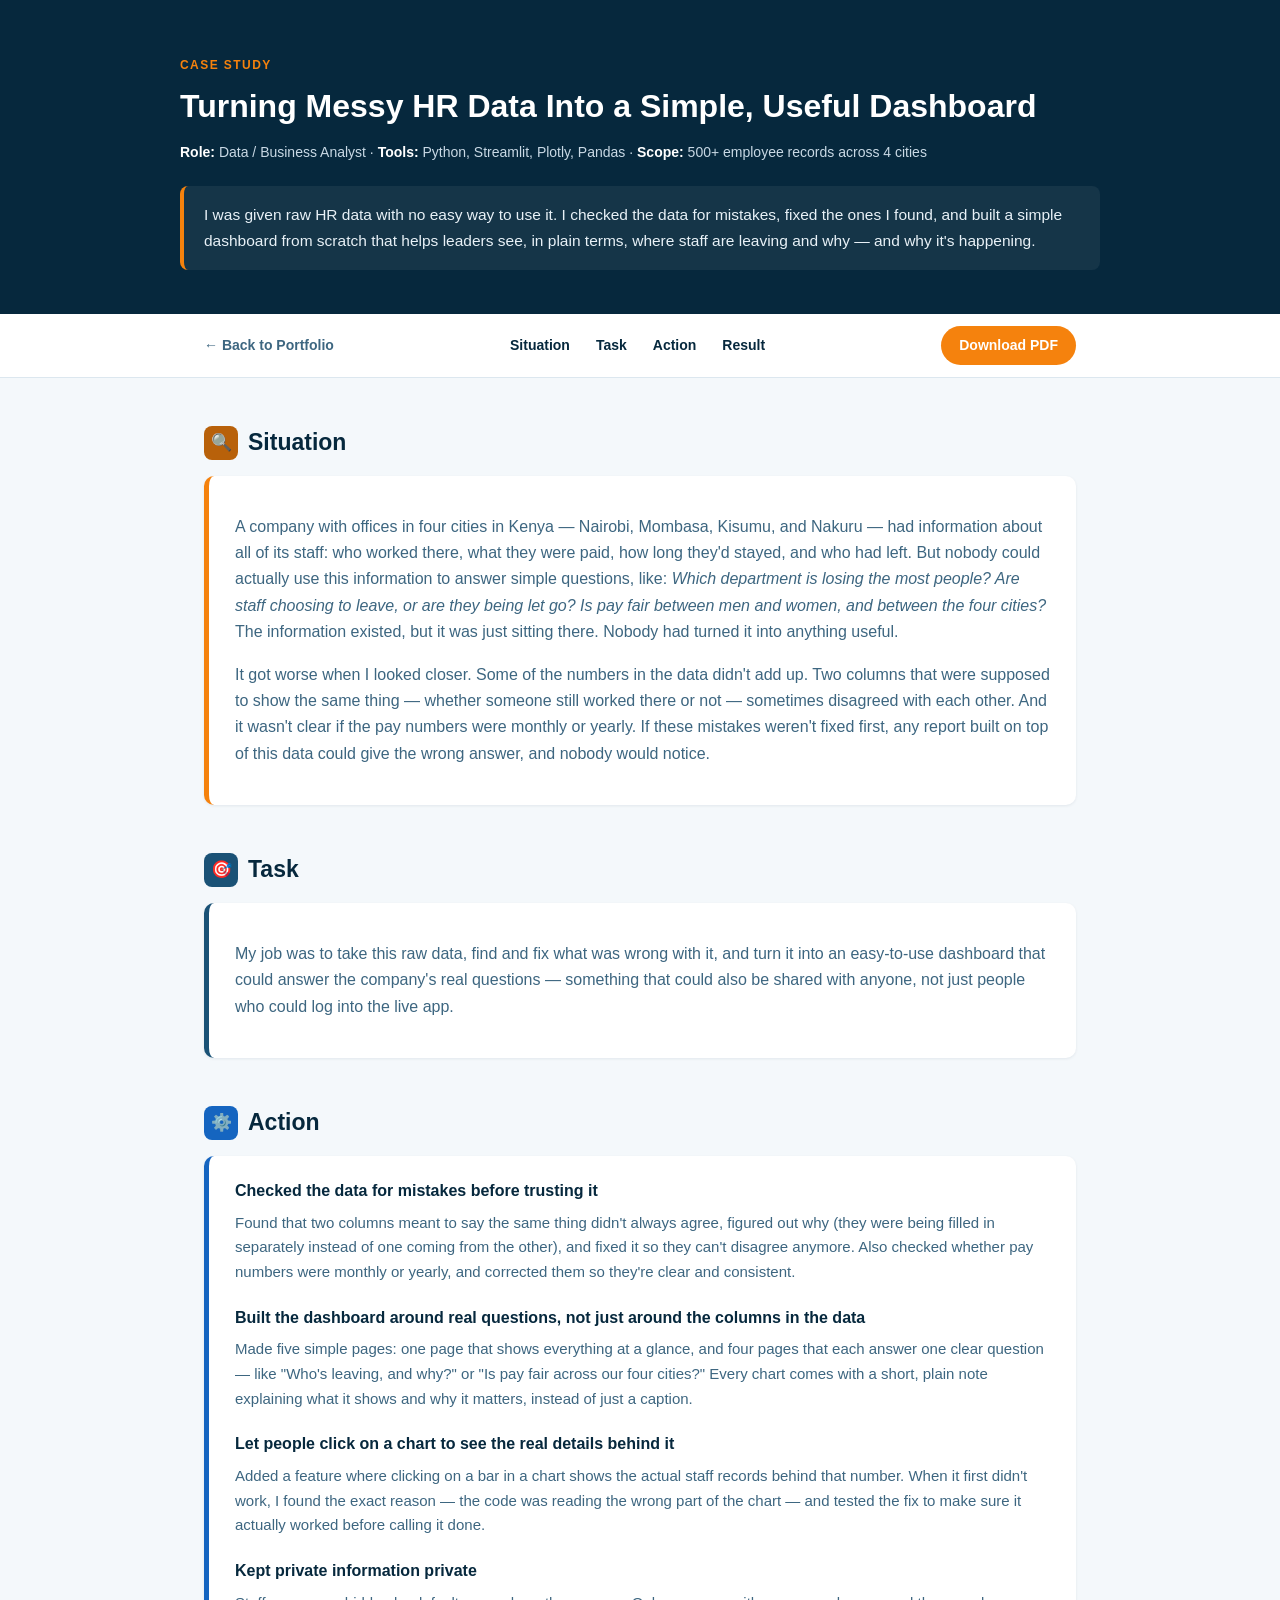
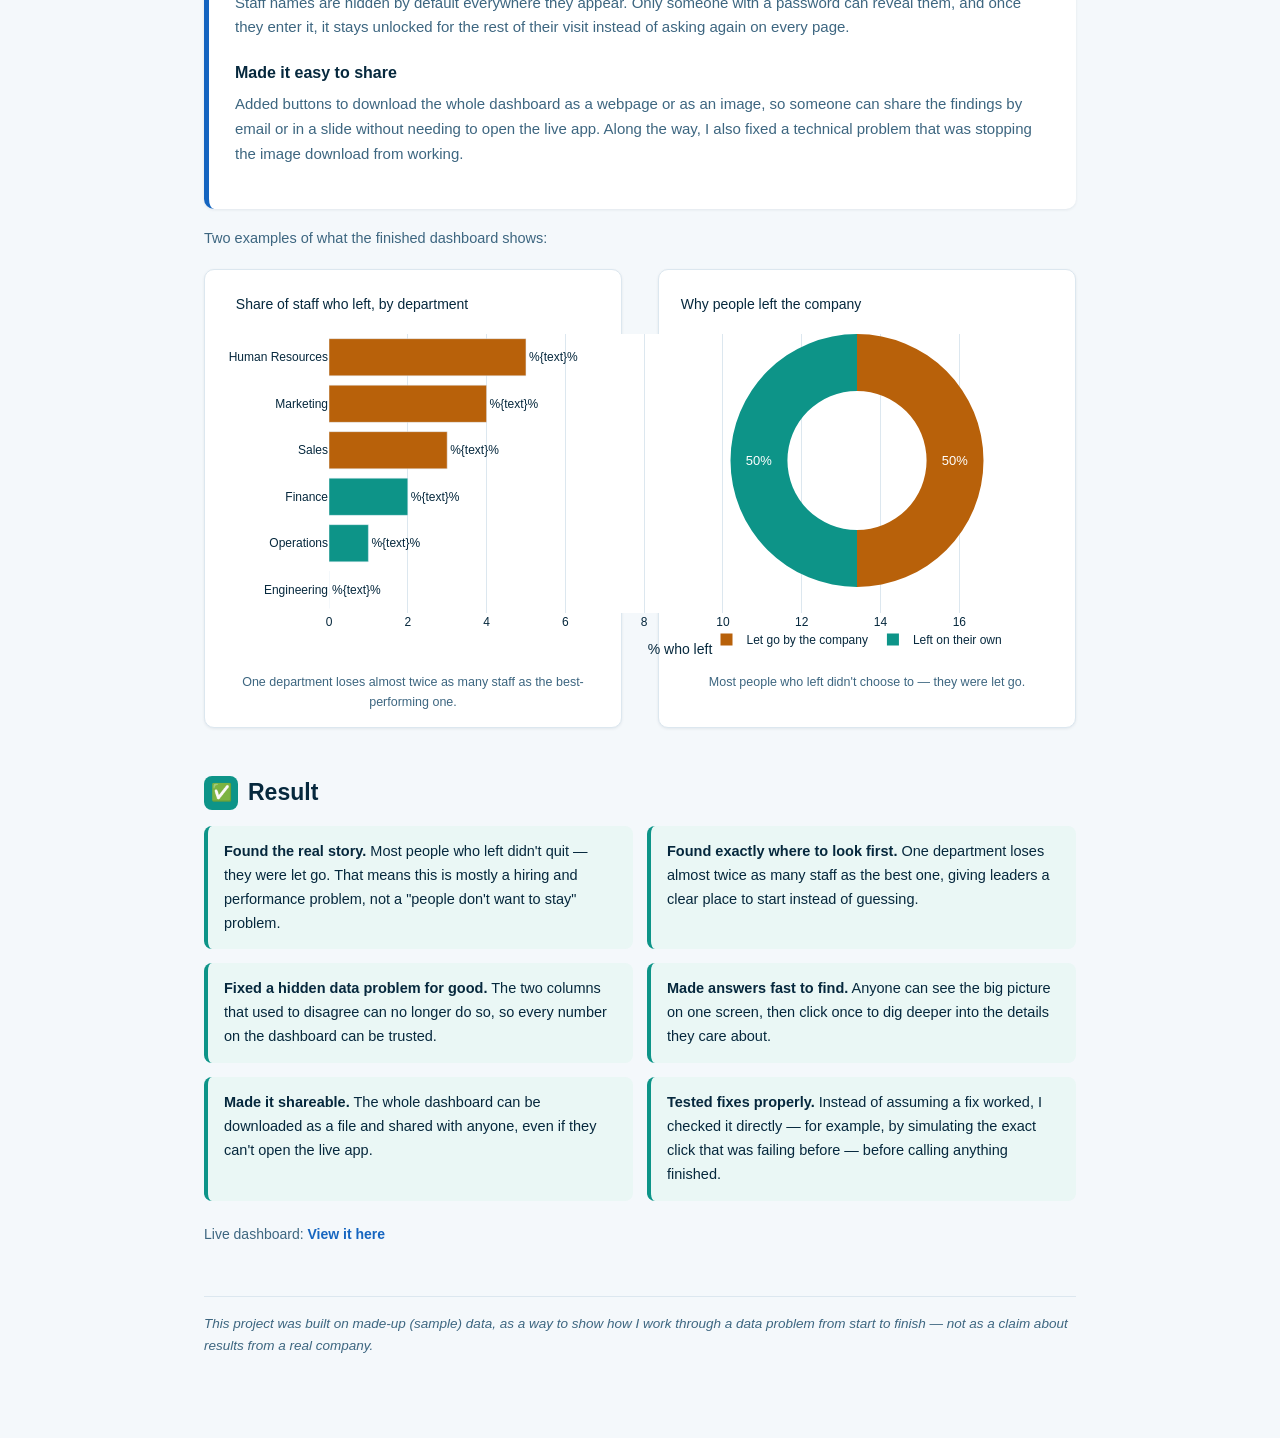
==== templates/case_study_hrm.html @ 05635552 "case_study_hrm.html" ====
<!DOCTYPE html>
<html lang="en"><head>
<meta charset="UTF-8"><meta name="viewport" content="width=device-width, initial-scale=1.0">
<title>Case Study — HRM Executive Dashboard</title>
<script src="https://cdn.plot.ly/plotly-2.35.2.min.js"></script>
<style>
:root {
  --navy:#06283D; --navy-mid:#0A3D5C; --navy-light:#1A5276;
  --orange:#F5820D; --orange-dark:#B8610A; --teal:#0D9488;
  --blue:#2196F3; --blue-dark:#1565C0;
  --white:#FFFFFF; --off-white:#F4F8FB; --text-mid:#3D6680; --grid:#DCE7EF;
  --font: 'Segoe UI', Inter, Arial, sans-serif;
}
* { box-sizing: border-box; }
body { margin:0; background:var(--off-white); color:var(--text-mid); font-family:var(--font); line-height:1.65; }
.wrap { max-width: 920px; margin: 0 auto; padding: 0 24px 80px 24px; }
.hero { background: var(--navy); color: var(--off-white); padding: 56px 24px 44px 24px; }
.hero .inner { max-width: 920px; margin:0 auto; }
.kicker { font-size:12px; font-weight:700; letter-spacing:.12em; text-transform:uppercase; color:var(--orange); margin-bottom:10px; }
.hero h1 { font-size: 32px; color:#fff; margin: 0 0 14px 0; line-height:1.3; }
.hero .meta { font-size: 14px; color:#c9d9e5; margin-bottom: 22px; }
.hero .meta b { color:#fff; }
.impact-box { background: rgba(255,255,255,0.06); border-left:4px solid var(--orange); border-radius:8px; padding:16px 20px; font-size:15.5px; color:#e8f1f7; }
.nav { position: sticky; top:0; background:var(--white); border-bottom:1px solid var(--grid); z-index:10; }
.nav .inner { max-width:920px; margin:0 auto; padding:12px 24px; display:flex; align-items:center; justify-content:space-between; gap:16px; flex-wrap:wrap; }
.nav-sections { display:flex; gap:26px; flex-wrap:wrap; }
.nav a { color:var(--navy); text-decoration:none; font-weight:600; font-size:14px; }
.nav a:hover { color:var(--orange-dark); }
.nav-back { color:var(--text-mid) !important; font-weight:600; }
.nav-actions { display:flex; align-items:center; gap:14px; }
.nav-download-btn { background:var(--orange); color:#fff !important; border-radius:999px; padding:8px 18px; font-size:13px; font-weight:700; }
.nav-download-btn:hover { background:var(--orange-dark); color:#fff !important; }
@media (max-width: 560px) {
  .nav .inner { padding:10px 16px; }
  .nav-sections { gap:16px; font-size:13px; order:2; width:100%; }
  .nav-actions { order:1; width:100%; justify-content:space-between; }
}
section { margin-top: 46px; }
.section-label { display:flex; align-items:center; gap:10px; margin-bottom: 14px; }
.section-label .badge { width:34px; height:34px; border-radius:8px; display:flex; align-items:center; justify-content:center; font-size:17px; color:#fff; }
.badge.situation { background: var(--orange-dark); }
.badge.task { background: var(--navy-light); }
.badge.action { background: var(--blue-dark); }
.badge.result { background: var(--teal); }
.section-label h2 { margin:0; color:var(--navy); font-size: 23px; }
.card { background:#fff; border-radius:10px; padding:22px 26px; box-shadow:0 1px 3px rgba(6,40,61,0.08); margin-bottom:16px; }
.card.accent-orange { border-left:5px solid var(--orange); }
.card.accent-navy { border-left:5px solid var(--navy-light); }
.card.accent-blue { border-left:5px solid var(--blue-dark); }
.card.accent-teal { border-left:5px solid var(--teal); }
.action-item { margin-bottom: 20px; }
.action-item h3 { color:var(--navy); font-size:16px; margin:0 0 6px 0; }
.action-item p { margin:0; font-size:15px; }
.result-grid { display:grid; grid-template-columns: 1fr 1fr; gap:14px; }
.result-item { background:#EAF7F5; border-left:4px solid var(--teal); border-radius:8px; padding:14px 16px; font-size:14.5px; color:var(--navy); }
.chart-intro { font-size:14.5px; margin: 18px 0 4px 0; }
.chart-row { display:flex; gap:36px; margin: 18px 0 30px 0; }
.chart-box { flex: 1 1 0; min-width:0; min-height:440px; background:#fff; border-radius:10px; border:1px solid var(--grid); box-shadow:0 1px 3px rgba(6,40,61,0.08); padding:14px; }
.chart-box img { width:100%; height:auto; display:block; }
.chart-caption { font-size:12.5px; color:var(--text-mid); text-align:center; margin-top:8px; }
.closing-note { margin-top:50px; font-size:13.5px; font-style:italic; color:var(--text-mid); border-top:1px solid var(--grid); padding-top:16px; }
.footer-links { margin-top:22px; font-size:14px; }
.footer-links a { color:var(--blue-dark); font-weight:600; text-decoration:none; }
@media print {
  .nav { display:none; }
  .hero { -webkit-print-color-adjust: exact; print-color-adjust: exact; }
  .card { box-shadow:none; border:1px solid var(--grid); }
  .chart-row { page-break-inside: avoid; break-inside: avoid; }
}
@media (max-width: 640px) {
  .result-grid { grid-template-columns: 1fr; }
  .chart-row { flex-direction: column; }
  .chart-box { min-height: 360px; }
}
</style>
</head><body>

<div class="hero"><div class="inner">
  <div class="kicker">Case Study</div>
  <h1>Turning Messy HR Data Into a Simple, Useful Dashboard</h1>
  <div class="meta"><b>Role:</b> Data / Business Analyst &middot; <b>Tools:</b> Python, Streamlit, Plotly, Pandas &middot; <b>Scope:</b> 500+ employee records across 4 cities</div>
  <div class="impact-box">
    I was given raw HR data with no easy way to use it. I checked the data for mistakes, fixed
    the ones I found, and built a simple dashboard from scratch that helps leaders see, in plain
    terms, where staff are leaving and why &mdash; and why it's happening.
  </div>
</div></div>


<div class="nav"><div class="inner">
  <div class="nav-actions">
    <a href="/#case-studies" class="nav-back">&larr; Back to Portfolio</a>
  </div>
  <div class="nav-sections">
    <a href="#situation">Situation</a>
    <a href="#task">Task</a>
    <a href="#action">Action</a>
    <a href="#result">Result</a>
  </div>
  <div class="nav-actions">
    <a href="{{ url_for('static', filename='files/hrm_case_study.pdf') }}" class="nav-download-btn" download>Download PDF</a>
  </div>
</div></div>


<div class="wrap">

<section id="situation">
  <div class="section-label"><div class="badge situation">&#128269;</div><h2>Situation</h2></div>
  <div class="card accent-orange">
    <p>A company with offices in four cities in Kenya &mdash; Nairobi, Mombasa, Kisumu, and Nakuru
    &mdash; had information about all of its staff: who worked there, what they were paid, how
    long they'd stayed, and who had left. But nobody could actually use this information to answer
    simple questions, like: <i>Which department is losing the most people? Are staff choosing to
    leave, or are they being let go? Is pay fair between men and women, and between the four
    cities?</i> The information existed, but it was just sitting there. Nobody had turned it into
    anything useful.</p>
    <p style="margin-top:14px;">It got worse when I looked closer. Some of the numbers in the data
    didn't add up. Two columns that were supposed to show the same thing &mdash; whether someone
    still worked there or not &mdash; sometimes disagreed with each other. And it wasn't clear if
    the pay numbers were monthly or yearly. If these mistakes weren't fixed first, any report
    built on top of this data could give the wrong answer, and nobody would notice.</p>
  </div>
</section>

<section id="task">
  <div class="section-label"><div class="badge task">&#127919;</div><h2>Task</h2></div>
  <div class="card accent-navy">
    <p>My job was to take this raw data, find and fix what was wrong with it, and turn it into an
    easy-to-use dashboard that could answer the company's real questions &mdash; something that
    could also be shared with anyone, not just people who could log into the live app.</p>
  </div>
</section>

<section id="action">
  <div class="section-label"><div class="badge action">&#9881;&#65039;</div><h2>Action</h2></div>
  <div class="card accent-blue">

    <div class="action-item">
      <h3>Checked the data for mistakes before trusting it</h3>
      <p>Found that two columns meant to say the same thing didn't always agree, figured out why
      (they were being filled in separately instead of one coming from the other), and fixed it so
      they can't disagree anymore. Also checked whether pay numbers were monthly or yearly, and
      corrected them so they're clear and consistent.</p>
    </div>

    <div class="action-item">
      <h3>Built the dashboard around real questions, not just around the columns in the data</h3>
      <p>Made five simple pages: one page that shows everything at a glance, and four pages that
      each answer one clear question &mdash; like "Who's leaving, and why?" or "Is pay fair across
      our four cities?" Every chart comes with a short, plain note explaining what it shows and why
      it matters, instead of just a caption.</p>
    </div>

    <div class="action-item">
      <h3>Let people click on a chart to see the real details behind it</h3>
      <p>Added a feature where clicking on a bar in a chart shows the actual staff records behind
      that number. When it first didn't work, I found the exact reason &mdash; the code was reading
      the wrong part of the chart &mdash; and tested the fix to make sure it actually worked before
      calling it done.</p>
    </div>

    <div class="action-item">
      <h3>Kept private information private</h3>
      <p>Staff names are hidden by default everywhere they appear. Only someone with a password can
      reveal them, and once they enter it, it stays unlocked for the rest of their visit instead of
      asking again on every page.</p>
    </div>

    <div class="action-item">
      <h3>Made it easy to share</h3>
      <p>Added buttons to download the whole dashboard as a webpage or as an image, so someone can
      share the findings by email or in a slide without needing to open the live app. Along the
      way, I also fixed a technical problem that was stopping the image download from working.</p>
    </div>

  </div>

  <p class="chart-intro">Two examples of what the finished dashboard shows:</p>
  <div class="chart-row">
    <div class="chart-box"><div style="height:380px; width:100%;">                            <div id="99193e5a-5176-496c-abbc-733d938ca577" class="plotly-graph-div" style="height:100%; width:100%;"></div>            <script>                window.PLOTLYENV=window.PLOTLYENV || {};                                if (document.getElementById("99193e5a-5176-496c-abbc-733d938ca577")) {                    Plotly.newPlot(                        "99193e5a-5176-496c-abbc-733d938ca577",                        [{"cliponaxis":false,"marker":{"color":["#0D9488","#0D9488","#0D9488","#B8610A","#B8610A","#B8610A"]},"orientation":"h","text":{"dtype":"f8","bdata":"zczMzMzMGkBmZmZmZmYiQM3MzMzMzCNAzczMzMzMJkDNzMzMzMwoQGZmZmZmZipA"},"textposition":"outside","texttemplate":"%{text}%","x":{"dtype":"f8","bdata":"zczMzMzMGkBmZmZmZmYiQM3MzMzMzCNAzczMzMzMJkDNzMzMzMwoQGZmZmZmZipA"},"y":["Engineering","Operations","Finance","Sales","Marketing","Human Resources"],"type":"bar"}],                        {"template":{"data":{"histogram2dcontour":[{"type":"histogram2dcontour","colorbar":{"outlinewidth":0,"ticks":""},"colorscale":[[0.0,"#0d0887"],[0.1111111111111111,"#46039f"],[0.2222222222222222,"#7201a8"],[0.3333333333333333,"#9c179e"],[0.4444444444444444,"#bd3786"],[0.5555555555555556,"#d8576b"],[0.6666666666666666,"#ed7953"],[0.7777777777777778,"#fb9f3a"],[0.8888888888888888,"#fdca26"],[1.0,"#f0f921"]]}],"choropleth":[{"type":"choropleth","colorbar":{"outlinewidth":0,"ticks":""}}],"histogram2d":[{"type":"histogram2d","colorbar":{"outlinewidth":0,"ticks":""},"colorscale":[[0.0,"#0d0887"],[0.1111111111111111,"#46039f"],[0.2222222222222222,"#7201a8"],[0.3333333333333333,"#9c179e"],[0.4444444444444444,"#bd3786"],[0.5555555555555556,"#d8576b"],[0.6666666666666666,"#ed7953"],[0.7777777777777778,"#fb9f3a"],[0.8888888888888888,"#fdca26"],[1.0,"#f0f921"]]}],"heatmap":[{"type":"heatmap","colorbar":{"outlinewidth":0,"ticks":""},"colorscale":[[0.0,"#0d0887"],[0.1111111111111111,"#46039f"],[0.2222222222222222,"#7201a8"],[0.3333333333333333,"#9c179e"],[0.4444444444444444,"#bd3786"],[0.5555555555555556,"#d8576b"],[0.6666666666666666,"#ed7953"],[0.7777777777777778,"#fb9f3a"],[0.8888888888888888,"#fdca26"],[1.0,"#f0f921"]]}],"contourcarpet":[{"type":"contourcarpet","colorbar":{"outlinewidth":0,"ticks":""}}],"contour":[{"type":"contour","colorbar":{"outlinewidth":0,"ticks":""},"colorscale":[[0.0,"#0d0887"],[0.1111111111111111,"#46039f"],[0.2222222222222222,"#7201a8"],[0.3333333333333333,"#9c179e"],[0.4444444444444444,"#bd3786"],[0.5555555555555556,"#d8576b"],[0.6666666666666666,"#ed7953"],[0.7777777777777778,"#fb9f3a"],[0.8888888888888888,"#fdca26"],[1.0,"#f0f921"]]}],"surface":[{"type":"surface","colorbar":{"outlinewidth":0,"ticks":""},"colorscale":[[0.0,"#0d0887"],[0.1111111111111111,"#46039f"],[0.2222222222222222,"#7201a8"],[0.3333333333333333,"#9c179e"],[0.4444444444444444,"#bd3786"],[0.5555555555555556,"#d8576b"],[0.6666666666666666,"#ed7953"],[0.7777777777777778,"#fb9f3a"],[0.8888888888888888,"#fdca26"],[1.0,"#f0f921"]]}],"mesh3d":[{"type":"mesh3d","colorbar":{"outlinewidth":0,"ticks":""}}],"scatter":[{"fillpattern":{"fillmode":"overlay","size":10,"solidity":0.2},"type":"scatter"}],"parcoords":[{"type":"parcoords","line":{"colorbar":{"outlinewidth":0,"ticks":""}}}],"scatterpolargl":[{"type":"scatterpolargl","marker":{"colorbar":{"outlinewidth":0,"ticks":""}}}],"bar":[{"error_x":{"color":"#2a3f5f"},"error_y":{"color":"#2a3f5f"},"marker":{"line":{"color":"#E5ECF6","width":0.5},"pattern":{"fillmode":"overlay","size":10,"solidity":0.2}},"type":"bar"}],"scattergeo":[{"type":"scattergeo","marker":{"colorbar":{"outlinewidth":0,"ticks":""}}}],"scatterpolar":[{"type":"scatterpolar","marker":{"colorbar":{"outlinewidth":0,"ticks":""}}}],"histogram":[{"marker":{"pattern":{"fillmode":"overlay","size":10,"solidity":0.2}},"type":"histogram"}],"scattergl":[{"type":"scattergl","marker":{"colorbar":{"outlinewidth":0,"ticks":""}}}],"scatter3d":[{"type":"scatter3d","line":{"colorbar":{"outlinewidth":0,"ticks":""}},"marker":{"colorbar":{"outlinewidth":0,"ticks":""}}}],"scattermap":[{"type":"scattermap","marker":{"colorbar":{"outlinewidth":0,"ticks":""}}}],"scatterternary":[{"type":"scatterternary","marker":{"colorbar":{"outlinewidth":0,"ticks":""}}}],"scattercarpet":[{"type":"scattercarpet","marker":{"colorbar":{"outlinewidth":0,"ticks":""}}}],"carpet":[{"aaxis":{"endlinecolor":"#2a3f5f","gridcolor":"white","linecolor":"white","minorgridcolor":"white","startlinecolor":"#2a3f5f"},"baxis":{"endlinecolor":"#2a3f5f","gridcolor":"white","linecolor":"white","minorgridcolor":"white","startlinecolor":"#2a3f5f"},"type":"carpet"}],"table":[{"cells":{"fill":{"color":"#EBF0F8"},"line":{"color":"white"}},"header":{"fill":{"color":"#C8D4E3"},"line":{"color":"white"}},"type":"table"}],"barpolar":[{"marker":{"line":{"color":"#E5ECF6","width":0.5},"pattern":{"fillmode":"overlay","size":10,"solidity":0.2}},"type":"barpolar"}],"pie":[{"automargin":true,"type":"pie"}]},"layout":{"autotypenumbers":"strict","colorway":["#636efa","#EF553B","#00cc96","#ab63fa","#FFA15A","#19d3f3","#FF6692","#B6E880","#FF97FF","#FECB52"],"font":{"color":"#2a3f5f"},"hovermode":"closest","hoverlabel":{"align":"left"},"paper_bgcolor":"white","plot_bgcolor":"#E5ECF6","polar":{"bgcolor":"#E5ECF6","angularaxis":{"gridcolor":"white","linecolor":"white","ticks":""},"radialaxis":{"gridcolor":"white","linecolor":"white","ticks":""}},"ternary":{"bgcolor":"#E5ECF6","aaxis":{"gridcolor":"white","linecolor":"white","ticks":""},"baxis":{"gridcolor":"white","linecolor":"white","ticks":""},"caxis":{"gridcolor":"white","linecolor":"white","ticks":""}},"coloraxis":{"colorbar":{"outlinewidth":0,"ticks":""}},"colorscale":{"sequential":[[0.0,"#0d0887"],[0.1111111111111111,"#46039f"],[0.2222222222222222,"#7201a8"],[0.3333333333333333,"#9c179e"],[0.4444444444444444,"#bd3786"],[0.5555555555555556,"#d8576b"],[0.6666666666666666,"#ed7953"],[0.7777777777777778,"#fb9f3a"],[0.8888888888888888,"#fdca26"],[1.0,"#f0f921"]],"sequentialminus":[[0.0,"#0d0887"],[0.1111111111111111,"#46039f"],[0.2222222222222222,"#7201a8"],[0.3333333333333333,"#9c179e"],[0.4444444444444444,"#bd3786"],[0.5555555555555556,"#d8576b"],[0.6666666666666666,"#ed7953"],[0.7777777777777778,"#fb9f3a"],[0.8888888888888888,"#fdca26"],[1.0,"#f0f921"]],"diverging":[[0,"#8e0152"],[0.1,"#c51b7d"],[0.2,"#de77ae"],[0.3,"#f1b6da"],[0.4,"#fde0ef"],[0.5,"#f7f7f7"],[0.6,"#e6f5d0"],[0.7,"#b8e186"],[0.8,"#7fbc41"],[0.9,"#4d9221"],[1,"#276419"]]},"xaxis":{"gridcolor":"white","linecolor":"white","ticks":"","title":{"standoff":15},"zerolinecolor":"white","automargin":true,"zerolinewidth":2},"yaxis":{"gridcolor":"white","linecolor":"white","ticks":"","title":{"standoff":15},"zerolinecolor":"white","automargin":true,"zerolinewidth":2},"scene":{"xaxis":{"backgroundcolor":"#E5ECF6","gridcolor":"white","linecolor":"white","showbackground":true,"ticks":"","zerolinecolor":"white","gridwidth":2},"yaxis":{"backgroundcolor":"#E5ECF6","gridcolor":"white","linecolor":"white","showbackground":true,"ticks":"","zerolinecolor":"white","gridwidth":2},"zaxis":{"backgroundcolor":"#E5ECF6","gridcolor":"white","linecolor":"white","showbackground":true,"ticks":"","zerolinecolor":"white","gridwidth":2}},"shapedefaults":{"line":{"color":"#2a3f5f"}},"annotationdefaults":{"arrowcolor":"#2a3f5f","arrowhead":0,"arrowwidth":1},"geo":{"bgcolor":"white","landcolor":"#E5ECF6","subunitcolor":"white","showland":true,"showlakes":true,"lakecolor":"white"},"title":{"x":0.05}}},"font":{"family":"'Segoe UI', Inter, Arial, sans-serif","color":"#06283D","size":12},"margin":{"l":10,"r":30,"t":50,"b":40},"title":{"font":{"size":14,"color":"#06283D"},"text":"Share of staff who left, by department","x":0.02,"xanchor":"left"},"height":380,"plot_bgcolor":"#FFFFFF","paper_bgcolor":"rgba(0,0,0,0)","showlegend":false,"legend":{},"xaxis":{"showgrid":true,"gridcolor":"#DCE7EF","zeroline":false,"automargin":true,"title":{"text":"% who left"},"range":[0,17.82]},"yaxis":{"showgrid":false,"zeroline":false,"automargin":true}},                        {"displayModeBar": false, "responsive": true}                    )                };            </script>        </div><div class="chart-caption">One department loses almost twice as many staff as the best-performing one.</div></div>
    <div class="chart-box"><div style="height:380px; width:100%;">                            <div id="90bcff3b-0b89-4a1e-b869-0619d4a35b60" class="plotly-graph-div" style="height:100%; width:100%;"></div>            <script>                window.PLOTLYENV=window.PLOTLYENV || {};                                if (document.getElementById("90bcff3b-0b89-4a1e-b869-0619d4a35b60")) {                    Plotly.newPlot(                        "90bcff3b-0b89-4a1e-b869-0619d4a35b60",                        [{"hole":0.55,"labels":["Let go by the company","Left on their own"],"marker":{"colors":["#B8610A","#0D9488"]},"textfont":{"color":"#FFFFFF","size":13},"textinfo":"percent","values":{"dtype":"i1","bdata":"JxM="},"type":"pie"}],                        {"template":{"data":{"histogram2dcontour":[{"type":"histogram2dcontour","colorbar":{"outlinewidth":0,"ticks":""},"colorscale":[[0.0,"#0d0887"],[0.1111111111111111,"#46039f"],[0.2222222222222222,"#7201a8"],[0.3333333333333333,"#9c179e"],[0.4444444444444444,"#bd3786"],[0.5555555555555556,"#d8576b"],[0.6666666666666666,"#ed7953"],[0.7777777777777778,"#fb9f3a"],[0.8888888888888888,"#fdca26"],[1.0,"#f0f921"]]}],"choropleth":[{"type":"choropleth","colorbar":{"outlinewidth":0,"ticks":""}}],"histogram2d":[{"type":"histogram2d","colorbar":{"outlinewidth":0,"ticks":""},"colorscale":[[0.0,"#0d0887"],[0.1111111111111111,"#46039f"],[0.2222222222222222,"#7201a8"],[0.3333333333333333,"#9c179e"],[0.4444444444444444,"#bd3786"],[0.5555555555555556,"#d8576b"],[0.6666666666666666,"#ed7953"],[0.7777777777777778,"#fb9f3a"],[0.8888888888888888,"#fdca26"],[1.0,"#f0f921"]]}],"heatmap":[{"type":"heatmap","colorbar":{"outlinewidth":0,"ticks":""},"colorscale":[[0.0,"#0d0887"],[0.1111111111111111,"#46039f"],[0.2222222222222222,"#7201a8"],[0.3333333333333333,"#9c179e"],[0.4444444444444444,"#bd3786"],[0.5555555555555556,"#d8576b"],[0.6666666666666666,"#ed7953"],[0.7777777777777778,"#fb9f3a"],[0.8888888888888888,"#fdca26"],[1.0,"#f0f921"]]}],"contourcarpet":[{"type":"contourcarpet","colorbar":{"outlinewidth":0,"ticks":""}}],"contour":[{"type":"contour","colorbar":{"outlinewidth":0,"ticks":""},"colorscale":[[0.0,"#0d0887"],[0.1111111111111111,"#46039f"],[0.2222222222222222,"#7201a8"],[0.3333333333333333,"#9c179e"],[0.4444444444444444,"#bd3786"],[0.5555555555555556,"#d8576b"],[0.6666666666666666,"#ed7953"],[0.7777777777777778,"#fb9f3a"],[0.8888888888888888,"#fdca26"],[1.0,"#f0f921"]]}],"surface":[{"type":"surface","colorbar":{"outlinewidth":0,"ticks":""},"colorscale":[[0.0,"#0d0887"],[0.1111111111111111,"#46039f"],[0.2222222222222222,"#7201a8"],[0.3333333333333333,"#9c179e"],[0.4444444444444444,"#bd3786"],[0.5555555555555556,"#d8576b"],[0.6666666666666666,"#ed7953"],[0.7777777777777778,"#fb9f3a"],[0.8888888888888888,"#fdca26"],[1.0,"#f0f921"]]}],"mesh3d":[{"type":"mesh3d","colorbar":{"outlinewidth":0,"ticks":""}}],"scatter":[{"fillpattern":{"fillmode":"overlay","size":10,"solidity":0.2},"type":"scatter"}],"parcoords":[{"type":"parcoords","line":{"colorbar":{"outlinewidth":0,"ticks":""}}}],"scatterpolargl":[{"type":"scatterpolargl","marker":{"colorbar":{"outlinewidth":0,"ticks":""}}}],"bar":[{"error_x":{"color":"#2a3f5f"},"error_y":{"color":"#2a3f5f"},"marker":{"line":{"color":"#E5ECF6","width":0.5},"pattern":{"fillmode":"overlay","size":10,"solidity":0.2}},"type":"bar"}],"scattergeo":[{"type":"scattergeo","marker":{"colorbar":{"outlinewidth":0,"ticks":""}}}],"scatterpolar":[{"type":"scatterpolar","marker":{"colorbar":{"outlinewidth":0,"ticks":""}}}],"histogram":[{"marker":{"pattern":{"fillmode":"overlay","size":10,"solidity":0.2}},"type":"histogram"}],"scattergl":[{"type":"scattergl","marker":{"colorbar":{"outlinewidth":0,"ticks":""}}}],"scatter3d":[{"type":"scatter3d","line":{"colorbar":{"outlinewidth":0,"ticks":""}},"marker":{"colorbar":{"outlinewidth":0,"ticks":""}}}],"scattermap":[{"type":"scattermap","marker":{"colorbar":{"outlinewidth":0,"ticks":""}}}],"scatterternary":[{"type":"scatterternary","marker":{"colorbar":{"outlinewidth":0,"ticks":""}}}],"scattercarpet":[{"type":"scattercarpet","marker":{"colorbar":{"outlinewidth":0,"ticks":""}}}],"carpet":[{"aaxis":{"endlinecolor":"#2a3f5f","gridcolor":"white","linecolor":"white","minorgridcolor":"white","startlinecolor":"#2a3f5f"},"baxis":{"endlinecolor":"#2a3f5f","gridcolor":"white","linecolor":"white","minorgridcolor":"white","startlinecolor":"#2a3f5f"},"type":"carpet"}],"table":[{"cells":{"fill":{"color":"#EBF0F8"},"line":{"color":"white"}},"header":{"fill":{"color":"#C8D4E3"},"line":{"color":"white"}},"type":"table"}],"barpolar":[{"marker":{"line":{"color":"#E5ECF6","width":0.5},"pattern":{"fillmode":"overlay","size":10,"solidity":0.2}},"type":"barpolar"}],"pie":[{"automargin":true,"type":"pie"}]},"layout":{"autotypenumbers":"strict","colorway":["#636efa","#EF553B","#00cc96","#ab63fa","#FFA15A","#19d3f3","#FF6692","#B6E880","#FF97FF","#FECB52"],"font":{"color":"#2a3f5f"},"hovermode":"closest","hoverlabel":{"align":"left"},"paper_bgcolor":"white","plot_bgcolor":"#E5ECF6","polar":{"bgcolor":"#E5ECF6","angularaxis":{"gridcolor":"white","linecolor":"white","ticks":""},"radialaxis":{"gridcolor":"white","linecolor":"white","ticks":""}},"ternary":{"bgcolor":"#E5ECF6","aaxis":{"gridcolor":"white","linecolor":"white","ticks":""},"baxis":{"gridcolor":"white","linecolor":"white","ticks":""},"caxis":{"gridcolor":"white","linecolor":"white","ticks":""}},"coloraxis":{"colorbar":{"outlinewidth":0,"ticks":""}},"colorscale":{"sequential":[[0.0,"#0d0887"],[0.1111111111111111,"#46039f"],[0.2222222222222222,"#7201a8"],[0.3333333333333333,"#9c179e"],[0.4444444444444444,"#bd3786"],[0.5555555555555556,"#d8576b"],[0.6666666666666666,"#ed7953"],[0.7777777777777778,"#fb9f3a"],[0.8888888888888888,"#fdca26"],[1.0,"#f0f921"]],"sequentialminus":[[0.0,"#0d0887"],[0.1111111111111111,"#46039f"],[0.2222222222222222,"#7201a8"],[0.3333333333333333,"#9c179e"],[0.4444444444444444,"#bd3786"],[0.5555555555555556,"#d8576b"],[0.6666666666666666,"#ed7953"],[0.7777777777777778,"#fb9f3a"],[0.8888888888888888,"#fdca26"],[1.0,"#f0f921"]],"diverging":[[0,"#8e0152"],[0.1,"#c51b7d"],[0.2,"#de77ae"],[0.3,"#f1b6da"],[0.4,"#fde0ef"],[0.5,"#f7f7f7"],[0.6,"#e6f5d0"],[0.7,"#b8e186"],[0.8,"#7fbc41"],[0.9,"#4d9221"],[1,"#276419"]]},"xaxis":{"gridcolor":"white","linecolor":"white","ticks":"","title":{"standoff":15},"zerolinecolor":"white","automargin":true,"zerolinewidth":2},"yaxis":{"gridcolor":"white","linecolor":"white","ticks":"","title":{"standoff":15},"zerolinecolor":"white","automargin":true,"zerolinewidth":2},"scene":{"xaxis":{"backgroundcolor":"#E5ECF6","gridcolor":"white","linecolor":"white","showbackground":true,"ticks":"","zerolinecolor":"white","gridwidth":2},"yaxis":{"backgroundcolor":"#E5ECF6","gridcolor":"white","linecolor":"white","showbackground":true,"ticks":"","zerolinecolor":"white","gridwidth":2},"zaxis":{"backgroundcolor":"#E5ECF6","gridcolor":"white","linecolor":"white","showbackground":true,"ticks":"","zerolinecolor":"white","gridwidth":2}},"shapedefaults":{"line":{"color":"#2a3f5f"}},"annotationdefaults":{"arrowcolor":"#2a3f5f","arrowhead":0,"arrowwidth":1},"geo":{"bgcolor":"white","landcolor":"#E5ECF6","subunitcolor":"white","showland":true,"showlakes":true,"lakecolor":"white"},"title":{"x":0.05}}},"font":{"family":"'Segoe UI', Inter, Arial, sans-serif","color":"#06283D","size":12},"margin":{"l":10,"r":30,"t":50,"b":55},"title":{"font":{"size":14,"color":"#06283D"},"text":"Why people left the company","x":0.02,"xanchor":"left"},"legend":{"orientation":"h","y":-0.15,"x":0.5,"xanchor":"center"},"height":380,"plot_bgcolor":"#FFFFFF","paper_bgcolor":"rgba(0,0,0,0)","showlegend":true,"xaxis":{"showgrid":true,"gridcolor":"#DCE7EF","zeroline":false,"automargin":true},"yaxis":{"showgrid":false,"zeroline":false,"automargin":true}},                        {"displayModeBar": false, "responsive": true}                    )                };            </script>        </div><div class="chart-caption">Most people who left didn't choose to &mdash; they were let go.</div></div>
  </div>
</section>

<section id="result">
  <div class="section-label"><div class="badge result">&#9989;</div><h2>Result</h2></div>
  <div class="result-grid">
    <div class="result-item"><b>Found the real story.</b> Most people who left didn't quit &mdash;
    they were let go. That means this is mostly a hiring and performance problem, not a "people
    don't want to stay" problem.</div>
    <div class="result-item"><b>Found exactly where to look first.</b> One department loses almost
    twice as many staff as the best one, giving leaders a clear place to start instead of guessing.</div>
    <div class="result-item"><b>Fixed a hidden data problem for good.</b> The two columns that used
    to disagree can no longer do so, so every number on the dashboard can be trusted.</div>
    <div class="result-item"><b>Made answers fast to find.</b> Anyone can see the big picture on
    one screen, then click once to dig deeper into the details they care about.</div>
    <div class="result-item"><b>Made it shareable.</b> The whole dashboard can be downloaded as a
    file and shared with anyone, even if they can't open the live app.</div>
    <div class="result-item"><b>Tested fixes properly.</b> Instead of assuming a fix worked, I
    checked it directly &mdash; for example, by simulating the exact click that was failing before
    &mdash; before calling anything finished.</div>
  </div>

  <div class="footer-links">
    Live dashboard: <a href="https://lawrenceotieno-hrm-executive-dashboard-app-wggi3y.streamlit.app/">View it here</a>
  </div>

  <div class="closing-note">
    This project was built on made-up (sample) data, as a way to show how I work through a data
    problem from start to finish &mdash; not as a claim about results from a real company.
  </div>
</section>

</div>

</body></html>
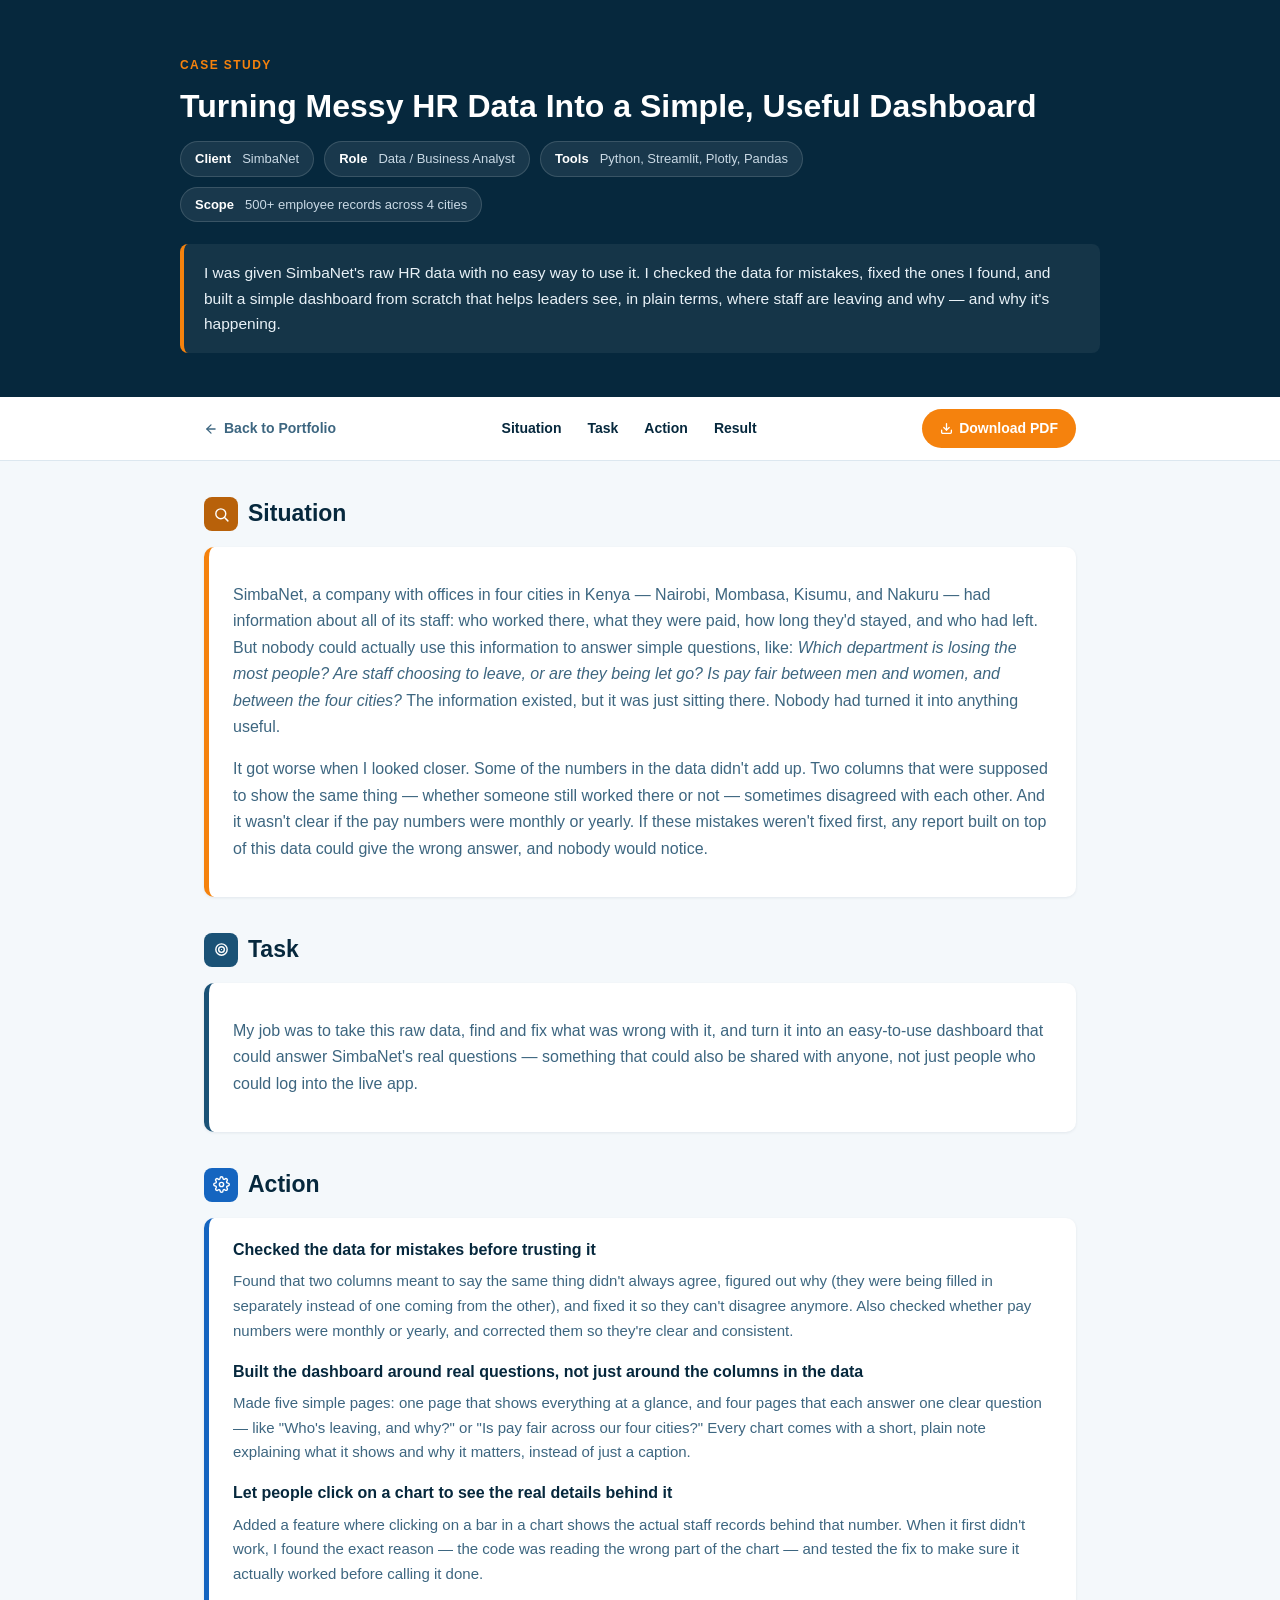
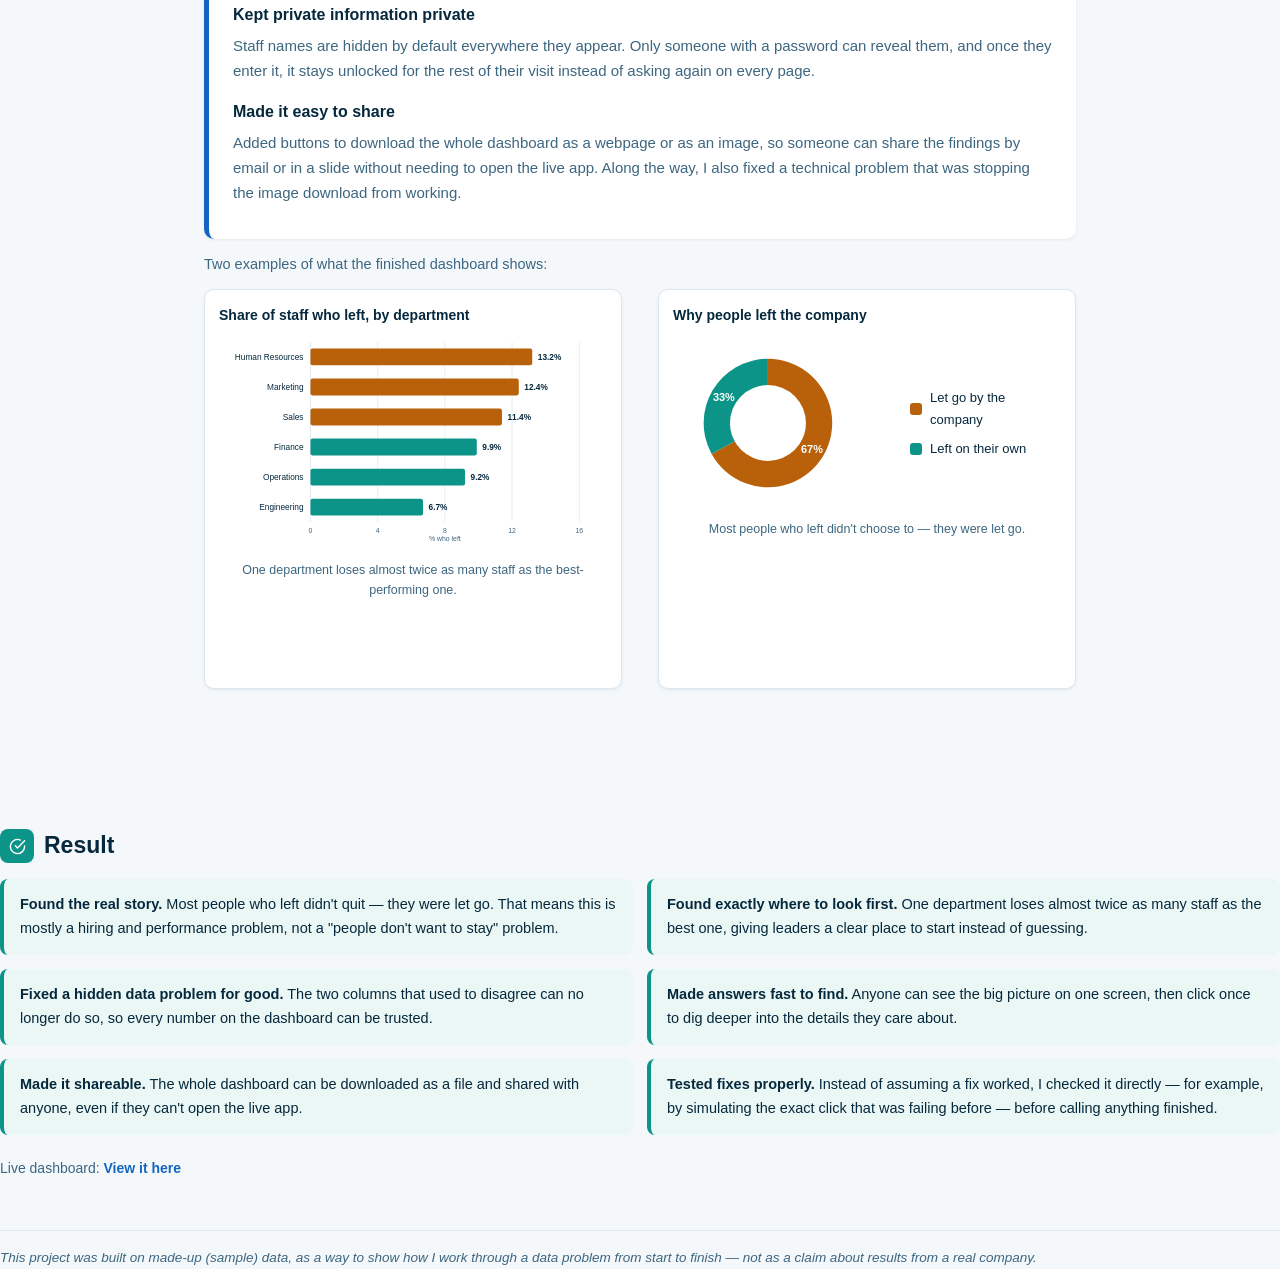
==== commit d60d49cc: "hrm-case study html update" ====
--- a/templates/case_study_hrm.html
+++ b/templates/case_study_hrm.html
@@ -2,7 +2,6 @@
 <html lang="en"><head>
 <meta charset="UTF-8"><meta name="viewport" content="width=device-width, initial-scale=1.0">
 <title>Case Study — HRM Executive Dashboard</title>
-<script src="https://cdn.plot.ly/plotly-2.35.2.min.js"></script>
 <style>
 :root {
   --navy:#06283D; --navy-mid:#0A3D5C; --navy-light:#1A5276;
@@ -18,13 +17,14 @@
 .hero .inner { max-width: 920px; margin:0 auto; }
 .kicker { font-size:12px; font-weight:700; letter-spacing:.12em; text-transform:uppercase; color:var(--orange); margin-bottom:10px; }
 .hero h1 { font-size: 32px; color:#fff; margin: 0 0 14px 0; line-height:1.3; }
-.hero .meta { font-size: 14px; color:#c9d9e5; margin-bottom: 22px; }
-.hero .meta b { color:#fff; }
 .impact-box { background: rgba(255,255,255,0.06); border-left:4px solid var(--orange); border-radius:8px; padding:16px 20px; font-size:15.5px; color:#e8f1f7; }
+.meta-pills { display:flex; flex-wrap:wrap; gap:10px; margin-bottom:22px; }
+.meta-pill { display:inline-flex; align-items:baseline; gap:6px; background:rgba(255,255,255,0.08); border:1px solid rgba(255,255,255,0.14); border-radius:999px; padding:6px 14px; font-size:13px; color:#c9d9e5; }
+.meta-pill b { color:#fff; font-weight:600; margin-right:5px; }
 .nav { position: sticky; top:0; background:var(--white); border-bottom:1px solid var(--grid); z-index:10; }
 .nav .inner { max-width:920px; margin:0 auto; padding:12px 24px; display:flex; align-items:center; justify-content:space-between; gap:16px; flex-wrap:wrap; }
 .nav-sections { display:flex; gap:26px; flex-wrap:wrap; }
-.nav a { color:var(--navy); text-decoration:none; font-weight:600; font-size:14px; }
+.nav a { color:var(--navy); text-decoration:none; font-weight:600; font-size:14px; display:inline-flex; align-items:center; gap:6px; }
 .nav a:hover { color:var(--orange-dark); }
 .nav-back { color:var(--text-mid) !important; font-weight:600; }
 .nav-actions { display:flex; align-items:center; gap:14px; }
@@ -35,7 +35,7 @@
   .nav-sections { gap:16px; font-size:13px; order:2; width:100%; }
   .nav-actions { order:1; width:100%; justify-content:space-between; }
 }
-section { margin-top: 46px; }
+section { margin-top: 34px; }
 .section-label { display:flex; align-items:center; gap:10px; margin-bottom: 14px; }
 .section-label .badge { width:34px; height:34px; border-radius:8px; display:flex; align-items:center; justify-content:center; font-size:17px; color:#fff; }
 .badge.situation { background: var(--orange-dark); }
@@ -43,20 +43,25 @@
 .badge.action { background: var(--blue-dark); }
 .badge.result { background: var(--teal); }
 .section-label h2 { margin:0; color:var(--navy); font-size: 23px; }
-.card { background:#fff; border-radius:10px; padding:22px 26px; box-shadow:0 1px 3px rgba(6,40,61,0.08); margin-bottom:16px; }
+.card { background:#fff; border-radius:10px; padding:19px 24px; box-shadow:0 1px 3px rgba(6,40,61,0.08); margin-bottom:14px; }
 .card.accent-orange { border-left:5px solid var(--orange); }
 .card.accent-navy { border-left:5px solid var(--navy-light); }
 .card.accent-blue { border-left:5px solid var(--blue-dark); }
 .card.accent-teal { border-left:5px solid var(--teal); }
-.action-item { margin-bottom: 20px; }
+.action-item { margin-bottom: 15px; }
 .action-item h3 { color:var(--navy); font-size:16px; margin:0 0 6px 0; }
 .action-item p { margin:0; font-size:15px; }
 .result-grid { display:grid; grid-template-columns: 1fr 1fr; gap:14px; }
 .result-item { background:#EAF7F5; border-left:4px solid var(--teal); border-radius:8px; padding:14px 16px; font-size:14.5px; color:var(--navy); }
-.chart-intro { font-size:14.5px; margin: 18px 0 4px 0; }
-.chart-row { display:flex; gap:36px; margin: 18px 0 30px 0; }
-.chart-box { flex: 1 1 0; min-width:0; min-height:440px; background:#fff; border-radius:10px; border:1px solid var(--grid); box-shadow:0 1px 3px rgba(6,40,61,0.08); padding:14px; }
+.chart-intro { font-size:14.5px; margin: 12px 0 4px 0; }
+.chart-row { display:flex; gap:36px; margin: 12px 0 24px 0; }
+.chart-box { flex: 1 1 0; min-width:0; min-height:400px; background:#fff; border-radius:10px; border:1px solid var(--grid); box-shadow:0 1px 3px rgba(6,40,61,0.08); padding:14px; }
 .chart-box img { width:100%; height:auto; display:block; }
+.chart-title { font-size:14px; font-weight:700; color:var(--navy); margin:0 0 8px 0; }
+.chart-figure { display:flex; align-items:center; justify-content:center; }
+.donut-legend { display:flex; flex-direction:column; gap:8px; margin-left:18px; }
+.donut-legend-item { display:flex; align-items:center; gap:8px; font-size:13px; color:var(--navy); }
+.donut-legend-swatch { width:12px; height:12px; border-radius:3px; flex-shrink:0; }
 .chart-caption { font-size:12.5px; color:var(--text-mid); text-align:center; margin-top:8px; }
 .closing-note { margin-top:50px; font-size:13.5px; font-style:italic; color:var(--text-mid); border-top:1px solid var(--grid); padding-top:16px; }
 .footer-links { margin-top:22px; font-size:14px; }
@@ -78,9 +83,14 @@
 <div class="hero"><div class="inner">
   <div class="kicker">Case Study</div>
   <h1>Turning Messy HR Data Into a Simple, Useful Dashboard</h1>
-  <div class="meta"><b>Role:</b> Data / Business Analyst &middot; <b>Tools:</b> Python, Streamlit, Plotly, Pandas &middot; <b>Scope:</b> 500+ employee records across 4 cities</div>
+  <div class="meta-pills">
+    <span class="meta-pill"><b>Client</b> SimbaNet</span>
+    <span class="meta-pill"><b>Role</b> Data / Business Analyst</span>
+    <span class="meta-pill"><b>Tools</b> Python, Streamlit, Plotly, Pandas</span>
+    <span class="meta-pill"><b>Scope</b> 500+ employee records across 4 cities</span>
+  </div>
   <div class="impact-box">
-    I was given raw HR data with no easy way to use it. I checked the data for mistakes, fixed
+    I was given SimbaNet's raw HR data with no easy way to use it. I checked the data for mistakes, fixed
     the ones I found, and built a simple dashboard from scratch that helps leaders see, in plain
     terms, where staff are leaving and why &mdash; and why it's happening.
   </div>
@@ -89,7 +99,7 @@
 
 <div class="nav"><div class="inner">
   <div class="nav-actions">
-    <a href="/#case-studies" class="nav-back">&larr; Back to Portfolio</a>
+    <a href="/#case-studies" class="nav-back"><svg aria-hidden="true" viewBox="0 0 24 24" width="14" height="14" fill="none" stroke="currentColor" stroke-width="2.2" stroke-linecap="round" stroke-linejoin="round"><line x1="19" y1="12" x2="5" y2="12"></line><polyline points="12 19 5 12 12 5"></polyline></svg> Back to Portfolio</a>
   </div>
   <div class="nav-sections">
     <a href="#situation">Situation</a>
@@ -98,7 +108,7 @@
     <a href="#result">Result</a>
   </div>
   <div class="nav-actions">
-    <a href="{{ url_for('static', filename='files/hrm_case_study.pdf') }}" class="nav-download-btn" download>Download PDF</a>
+    <a href="{{ url_for('static', filename='files/hrm_case_study.pdf') }}" class="nav-download-btn" download><svg aria-hidden="true" viewBox="0 0 24 24" width="13" height="13" fill="none" stroke="currentColor" stroke-width="2.4" stroke-linecap="round" stroke-linejoin="round"><path d="M21 15v4a2 2 0 0 1-2 2H5a2 2 0 0 1-2-2v-4"></path><polyline points="7 10 12 15 17 10"></polyline><line x1="12" y1="15" x2="12" y2="3"></line></svg> Download PDF</a>
   </div>
 </div></div>
 
@@ -106,9 +116,9 @@
 <div class="wrap">
 
 <section id="situation">
-  <div class="section-label"><div class="badge situation">&#128269;</div><h2>Situation</h2></div>
+  <div class="section-label"><div class="badge situation"><svg aria-hidden="true" viewBox="0 0 24 24" width="17" height="17" fill="none" stroke="currentColor" stroke-width="2" stroke-linecap="round" stroke-linejoin="round"><circle cx="11" cy="11" r="7"></circle><line x1="21" y1="21" x2="16.65" y2="16.65"></line></svg></div><h2>Situation</h2></div>
   <div class="card accent-orange">
-    <p>A company with offices in four cities in Kenya &mdash; Nairobi, Mombasa, Kisumu, and Nakuru
+    <p>SimbaNet, a company with offices in four cities in Kenya &mdash; Nairobi, Mombasa, Kisumu, and Nakuru
     &mdash; had information about all of its staff: who worked there, what they were paid, how
     long they'd stayed, and who had left. But nobody could actually use this information to answer
     simple questions, like: <i>Which department is losing the most people? Are staff choosing to
@@ -124,16 +134,16 @@
 </section>
 
 <section id="task">
-  <div class="section-label"><div class="badge task">&#127919;</div><h2>Task</h2></div>
+  <div class="section-label"><div class="badge task"><svg aria-hidden="true" viewBox="0 0 24 24" width="17" height="17" fill="none" stroke="currentColor" stroke-width="2" stroke-linecap="round" stroke-linejoin="round"><circle cx="12" cy="12" r="8"></circle><circle cx="12" cy="12" r="4"></circle><circle cx="12" cy="12" r="0.8" fill="currentColor" stroke="none"></circle></svg></div><h2>Task</h2></div>
   <div class="card accent-navy">
     <p>My job was to take this raw data, find and fix what was wrong with it, and turn it into an
-    easy-to-use dashboard that could answer the company's real questions &mdash; something that
+    easy-to-use dashboard that could answer SimbaNet's real questions &mdash; something that
     could also be shared with anyone, not just people who could log into the live app.</p>
   </div>
 </section>
 
 <section id="action">
-  <div class="section-label"><div class="badge action">&#9881;&#65039;</div><h2>Action</h2></div>
+  <div class="section-label"><div class="badge action"><svg aria-hidden="true" viewBox="0 0 24 24" width="17" height="17" fill="none" stroke="currentColor" stroke-width="2" stroke-linecap="round" stroke-linejoin="round"><circle cx="12" cy="12" r="3"></circle><path d="M19.4 15a1.65 1.65 0 0 0 .33 1.82l.06.06a2 2 0 1 1-2.83 2.83l-.06-.06a1.65 1.65 0 0 0-1.82-.33 1.65 1.65 0 0 0-1 1.51V21a2 2 0 0 1-4 0v-.09A1.65 1.65 0 0 0 9 19.4a1.65 1.65 0 0 0-1.82.33l-.06.06a2 2 0 1 1-2.83-2.83l.06-.06a1.65 1.65 0 0 0 .33-1.82 1.65 1.65 0 0 0-1.51-1H3a2 2 0 0 1 0-4h.09A1.65 1.65 0 0 0 4.6 9a1.65 1.65 0 0 0-.33-1.82l-.06-.06a2 2 0 1 1 2.83-2.83l.06.06a1.65 1.65 0 0 0 1.82.33H9a1.65 1.65 0 0 0 1-1.51V3a2 2 0 0 1 4 0v.09a1.65 1.65 0 0 0 1 1.51 1.65 1.65 0 0 0 1.82-.33l.06-.06a2 2 0 1 1 2.83 2.83l-.06.06a1.65 1.65 0 0 0-.33 1.82V9a1.65 1.65 0 0 0 1.51 1H21a2 2 0 0 1 0 4h-.09a1.65 1.65 0 0 0-1.51 1z"></path></svg></div><h2>Action</h2></div>
   <div class="card accent-blue">
 
     <div class="action-item">
@@ -178,13 +188,28 @@
 
   <p class="chart-intro">Two examples of what the finished dashboard shows:</p>
   <div class="chart-row">
-    <div class="chart-box"><div style="height:380px; width:100%;">                            <div id="99193e5a-5176-496c-abbc-733d938ca577" class="plotly-graph-div" style="height:100%; width:100%;"></div>            <script>                window.PLOTLYENV=window.PLOTLYENV || {};                                if (document.getElementById("99193e5a-5176-496c-abbc-733d938ca577")) {                    Plotly.newPlot(                        "99193e5a-5176-496c-abbc-733d938ca577",                        [{"cliponaxis":false,"marker":{"color":["#0D9488","#0D9488","#0D9488","#B8610A","#B8610A","#B8610A"]},"orientation":"h","text":{"dtype":"f8","bdata":"zczMzMzMGkBmZmZmZmYiQM3MzMzMzCNAzczMzMzMJkDNzMzMzMwoQGZmZmZmZipA"},"textposition":"outside","texttemplate":"%{text}%","x":{"dtype":"f8","bdata":"zczMzMzMGkBmZmZmZmYiQM3MzMzMzCNAzczMzMzMJkDNzMzMzMwoQGZmZmZmZipA"},"y":["Engineering","Operations","Finance","Sales","Marketing","Human Resources"],"type":"bar"}],                        {"template":{"data":{"histogram2dcontour":[{"type":"histogram2dcontour","colorbar":{"outlinewidth":0,"ticks":""},"colorscale":[[0.0,"#0d0887"],[0.1111111111111111,"#46039f"],[0.2222222222222222,"#7201a8"],[0.3333333333333333,"#9c179e"],[0.4444444444444444,"#bd3786"],[0.5555555555555556,"#d8576b"],[0.6666666666666666,"#ed7953"],[0.7777777777777778,"#fb9f3a"],[0.8888888888888888,"#fdca26"],[1.0,"#f0f921"]]}],"choropleth":[{"type":"choropleth","colorbar":{"outlinewidth":0,"ticks":""}}],"histogram2d":[{"type":"histogram2d","colorbar":{"outlinewidth":0,"ticks":""},"colorscale":[[0.0,"#0d0887"],[0.1111111111111111,"#46039f"],[0.2222222222222222,"#7201a8"],[0.3333333333333333,"#9c179e"],[0.4444444444444444,"#bd3786"],[0.5555555555555556,"#d8576b"],[0.6666666666666666,"#ed7953"],[0.7777777777777778,"#fb9f3a"],[0.8888888888888888,"#fdca26"],[1.0,"#f0f921"]]}],"heatmap":[{"type":"heatmap","colorbar":{"outlinewidth":0,"ticks":""},"colorscale":[[0.0,"#0d0887"],[0.1111111111111111,"#46039f"],[0.2222222222222222,"#7201a8"],[0.3333333333333333,"#9c179e"],[0.4444444444444444,"#bd3786"],[0.5555555555555556,"#d8576b"],[0.6666666666666666,"#ed7953"],[0.7777777777777778,"#fb9f3a"],[0.8888888888888888,"#fdca26"],[1.0,"#f0f921"]]}],"contourcarpet":[{"type":"contourcarpet","colorbar":{"outlinewidth":0,"ticks":""}}],"contour":[{"type":"contour","colorbar":{"outlinewidth":0,"ticks":""},"colorscale":[[0.0,"#0d0887"],[0.1111111111111111,"#46039f"],[0.2222222222222222,"#7201a8"],[0.3333333333333333,"#9c179e"],[0.4444444444444444,"#bd3786"],[0.5555555555555556,"#d8576b"],[0.6666666666666666,"#ed7953"],[0.7777777777777778,"#fb9f3a"],[0.8888888888888888,"#fdca26"],[1.0,"#f0f921"]]}],"surface":[{"type":"surface","colorbar":{"outlinewidth":0,"ticks":""},"colorscale":[[0.0,"#0d0887"],[0.1111111111111111,"#46039f"],[0.2222222222222222,"#7201a8"],[0.3333333333333333,"#9c179e"],[0.4444444444444444,"#bd3786"],[0.5555555555555556,"#d8576b"],[0.6666666666666666,"#ed7953"],[0.7777777777777778,"#fb9f3a"],[0.8888888888888888,"#fdca26"],[1.0,"#f0f921"]]}],"mesh3d":[{"type":"mesh3d","colorbar":{"outlinewidth":0,"ticks":""}}],"scatter":[{"fillpattern":{"fillmode":"overlay","size":10,"solidity":0.2},"type":"scatter"}],"parcoords":[{"type":"parcoords","line":{"colorbar":{"outlinewidth":0,"ticks":""}}}],"scatterpolargl":[{"type":"scatterpolargl","marker":{"colorbar":{"outlinewidth":0,"ticks":""}}}],"bar":[{"error_x":{"color":"#2a3f5f"},"error_y":{"color":"#2a3f5f"},"marker":{"line":{"color":"#E5ECF6","width":0.5},"pattern":{"fillmode":"overlay","size":10,"solidity":0.2}},"type":"bar"}],"scattergeo":[{"type":"scattergeo","marker":{"colorbar":{"outlinewidth":0,"ticks":""}}}],"scatterpolar":[{"type":"scatterpolar","marker":{"colorbar":{"outlinewidth":0,"ticks":""}}}],"histogram":[{"marker":{"pattern":{"fillmode":"overlay","size":10,"solidity":0.2}},"type":"histogram"}],"scattergl":[{"type":"scattergl","marker":{"colorbar":{"outlinewidth":0,"ticks":""}}}],"scatter3d":[{"type":"scatter3d","line":{"colorbar":{"outlinewidth":0,"ticks":""}},"marker":{"colorbar":{"outlinewidth":0,"ticks":""}}}],"scattermap":[{"type":"scattermap","marker":{"colorbar":{"outlinewidth":0,"ticks":""}}}],"scatterternary":[{"type":"scatterternary","marker":{"colorbar":{"outlinewidth":0,"ticks":""}}}],"scattercarpet":[{"type":"scattercarpet","marker":{"colorbar":{"outlinewidth":0,"ticks":""}}}],"carpet":[{"aaxis":{"endlinecolor":"#2a3f5f","gridcolor":"white","linecolor":"white","minorgridcolor":"white","startlinecolor":"#2a3f5f"},"baxis":{"endlinecolor":"#2a3f5f","gridcolor":"white","linecolor":"white","minorgridcolor":"white","startlinecolor":"#2a3f5f"},"type":"carpet"}],"table":[{"cells":{"fill":{"color":"#EBF0F8"},"line":{"color":"white"}},"header":{"fill":{"color":"#C8D4E3"},"line":{"color":"white"}},"type":"table"}],"barpolar":[{"marker":{"line":{"color":"#E5ECF6","width":0.5},"pattern":{"fillmode":"overlay","size":10,"solidity":0.2}},"type":"barpolar"}],"pie":[{"automargin":true,"type":"pie"}]},"layout":{"autotypenumbers":"strict","colorway":["#636efa","#EF553B","#00cc96","#ab63fa","#FFA15A","#19d3f3","#FF6692","#B6E880","#FF97FF","#FECB52"],"font":{"color":"#2a3f5f"},"hovermode":"closest","hoverlabel":{"align":"left"},"paper_bgcolor":"white","plot_bgcolor":"#E5ECF6","polar":{"bgcolor":"#E5ECF6","angularaxis":{"gridcolor":"white","linecolor":"white","ticks":""},"radialaxis":{"gridcolor":"white","linecolor":"white","ticks":""}},"ternary":{"bgcolor":"#E5ECF6","aaxis":{"gridcolor":"white","linecolor":"white","ticks":""},"baxis":{"gridcolor":"white","linecolor":"white","ticks":""},"caxis":{"gridcolor":"white","linecolor":"white","ticks":""}},"coloraxis":{"colorbar":{"outlinewidth":0,"ticks":""}},"colorscale":{"sequential":[[0.0,"#0d0887"],[0.1111111111111111,"#46039f"],[0.2222222222222222,"#7201a8"],[0.3333333333333333,"#9c179e"],[0.4444444444444444,"#bd3786"],[0.5555555555555556,"#d8576b"],[0.6666666666666666,"#ed7953"],[0.7777777777777778,"#fb9f3a"],[0.8888888888888888,"#fdca26"],[1.0,"#f0f921"]],"sequentialminus":[[0.0,"#0d0887"],[0.1111111111111111,"#46039f"],[0.2222222222222222,"#7201a8"],[0.3333333333333333,"#9c179e"],[0.4444444444444444,"#bd3786"],[0.5555555555555556,"#d8576b"],[0.6666666666666666,"#ed7953"],[0.7777777777777778,"#fb9f3a"],[0.8888888888888888,"#fdca26"],[1.0,"#f0f921"]],"diverging":[[0,"#8e0152"],[0.1,"#c51b7d"],[0.2,"#de77ae"],[0.3,"#f1b6da"],[0.4,"#fde0ef"],[0.5,"#f7f7f7"],[0.6,"#e6f5d0"],[0.7,"#b8e186"],[0.8,"#7fbc41"],[0.9,"#4d9221"],[1,"#276419"]]},"xaxis":{"gridcolor":"white","linecolor":"white","ticks":"","title":{"standoff":15},"zerolinecolor":"white","automargin":true,"zerolinewidth":2},"yaxis":{"gridcolor":"white","linecolor":"white","ticks":"","title":{"standoff":15},"zerolinecolor":"white","automargin":true,"zerolinewidth":2},"scene":{"xaxis":{"backgroundcolor":"#E5ECF6","gridcolor":"white","linecolor":"white","showbackground":true,"ticks":"","zerolinecolor":"white","gridwidth":2},"yaxis":{"backgroundcolor":"#E5ECF6","gridcolor":"white","linecolor":"white","showbackground":true,"ticks":"","zerolinecolor":"white","gridwidth":2},"zaxis":{"backgroundcolor":"#E5ECF6","gridcolor":"white","linecolor":"white","showbackground":true,"ticks":"","zerolinecolor":"white","gridwidth":2}},"shapedefaults":{"line":{"color":"#2a3f5f"}},"annotationdefaults":{"arrowcolor":"#2a3f5f","arrowhead":0,"arrowwidth":1},"geo":{"bgcolor":"white","landcolor":"#E5ECF6","subunitcolor":"white","showland":true,"showlakes":true,"lakecolor":"white"},"title":{"x":0.05}}},"font":{"family":"'Segoe UI', Inter, Arial, sans-serif","color":"#06283D","size":12},"margin":{"l":10,"r":30,"t":50,"b":40},"title":{"font":{"size":14,"color":"#06283D"},"text":"Share of staff who left, by department","x":0.02,"xanchor":"left"},"height":380,"plot_bgcolor":"#FFFFFF","paper_bgcolor":"rgba(0,0,0,0)","showlegend":false,"legend":{},"xaxis":{"showgrid":true,"gridcolor":"#DCE7EF","zeroline":false,"automargin":true,"title":{"text":"% who left"},"range":[0,17.82]},"yaxis":{"showgrid":false,"zeroline":false,"automargin":true}},                        {"displayModeBar": false, "responsive": true}                    )                };            </script>        </div><div class="chart-caption">One department loses almost twice as many staff as the best-performing one.</div></div>
-    <div class="chart-box"><div style="height:380px; width:100%;">                            <div id="90bcff3b-0b89-4a1e-b869-0619d4a35b60" class="plotly-graph-div" style="height:100%; width:100%;"></div>            <script>                window.PLOTLYENV=window.PLOTLYENV || {};                                if (document.getElementById("90bcff3b-0b89-4a1e-b869-0619d4a35b60")) {                    Plotly.newPlot(                        "90bcff3b-0b89-4a1e-b869-0619d4a35b60",                        [{"hole":0.55,"labels":["Let go by the company","Left on their own"],"marker":{"colors":["#B8610A","#0D9488"]},"textfont":{"color":"#FFFFFF","size":13},"textinfo":"percent","values":{"dtype":"i1","bdata":"JxM="},"type":"pie"}],                        {"template":{"data":{"histogram2dcontour":[{"type":"histogram2dcontour","colorbar":{"outlinewidth":0,"ticks":""},"colorscale":[[0.0,"#0d0887"],[0.1111111111111111,"#46039f"],[0.2222222222222222,"#7201a8"],[0.3333333333333333,"#9c179e"],[0.4444444444444444,"#bd3786"],[0.5555555555555556,"#d8576b"],[0.6666666666666666,"#ed7953"],[0.7777777777777778,"#fb9f3a"],[0.8888888888888888,"#fdca26"],[1.0,"#f0f921"]]}],"choropleth":[{"type":"choropleth","colorbar":{"outlinewidth":0,"ticks":""}}],"histogram2d":[{"type":"histogram2d","colorbar":{"outlinewidth":0,"ticks":""},"colorscale":[[0.0,"#0d0887"],[0.1111111111111111,"#46039f"],[0.2222222222222222,"#7201a8"],[0.3333333333333333,"#9c179e"],[0.4444444444444444,"#bd3786"],[0.5555555555555556,"#d8576b"],[0.6666666666666666,"#ed7953"],[0.7777777777777778,"#fb9f3a"],[0.8888888888888888,"#fdca26"],[1.0,"#f0f921"]]}],"heatmap":[{"type":"heatmap","colorbar":{"outlinewidth":0,"ticks":""},"colorscale":[[0.0,"#0d0887"],[0.1111111111111111,"#46039f"],[0.2222222222222222,"#7201a8"],[0.3333333333333333,"#9c179e"],[0.4444444444444444,"#bd3786"],[0.5555555555555556,"#d8576b"],[0.6666666666666666,"#ed7953"],[0.7777777777777778,"#fb9f3a"],[0.8888888888888888,"#fdca26"],[1.0,"#f0f921"]]}],"contourcarpet":[{"type":"contourcarpet","colorbar":{"outlinewidth":0,"ticks":""}}],"contour":[{"type":"contour","colorbar":{"outlinewidth":0,"ticks":""},"colorscale":[[0.0,"#0d0887"],[0.1111111111111111,"#46039f"],[0.2222222222222222,"#7201a8"],[0.3333333333333333,"#9c179e"],[0.4444444444444444,"#bd3786"],[0.5555555555555556,"#d8576b"],[0.6666666666666666,"#ed7953"],[0.7777777777777778,"#fb9f3a"],[0.8888888888888888,"#fdca26"],[1.0,"#f0f921"]]}],"surface":[{"type":"surface","colorbar":{"outlinewidth":0,"ticks":""},"colorscale":[[0.0,"#0d0887"],[0.1111111111111111,"#46039f"],[0.2222222222222222,"#7201a8"],[0.3333333333333333,"#9c179e"],[0.4444444444444444,"#bd3786"],[0.5555555555555556,"#d8576b"],[0.6666666666666666,"#ed7953"],[0.7777777777777778,"#fb9f3a"],[0.8888888888888888,"#fdca26"],[1.0,"#f0f921"]]}],"mesh3d":[{"type":"mesh3d","colorbar":{"outlinewidth":0,"ticks":""}}],"scatter":[{"fillpattern":{"fillmode":"overlay","size":10,"solidity":0.2},"type":"scatter"}],"parcoords":[{"type":"parcoords","line":{"colorbar":{"outlinewidth":0,"ticks":""}}}],"scatterpolargl":[{"type":"scatterpolargl","marker":{"colorbar":{"outlinewidth":0,"ticks":""}}}],"bar":[{"error_x":{"color":"#2a3f5f"},"error_y":{"color":"#2a3f5f"},"marker":{"line":{"color":"#E5ECF6","width":0.5},"pattern":{"fillmode":"overlay","size":10,"solidity":0.2}},"type":"bar"}],"scattergeo":[{"type":"scattergeo","marker":{"colorbar":{"outlinewidth":0,"ticks":""}}}],"scatterpolar":[{"type":"scatterpolar","marker":{"colorbar":{"outlinewidth":0,"ticks":""}}}],"histogram":[{"marker":{"pattern":{"fillmode":"overlay","size":10,"solidity":0.2}},"type":"histogram"}],"scattergl":[{"type":"scattergl","marker":{"colorbar":{"outlinewidth":0,"ticks":""}}}],"scatter3d":[{"type":"scatter3d","line":{"colorbar":{"outlinewidth":0,"ticks":""}},"marker":{"colorbar":{"outlinewidth":0,"ticks":""}}}],"scattermap":[{"type":"scattermap","marker":{"colorbar":{"outlinewidth":0,"ticks":""}}}],"scatterternary":[{"type":"scatterternary","marker":{"colorbar":{"outlinewidth":0,"ticks":""}}}],"scattercarpet":[{"type":"scattercarpet","marker":{"colorbar":{"outlinewidth":0,"ticks":""}}}],"carpet":[{"aaxis":{"endlinecolor":"#2a3f5f","gridcolor":"white","linecolor":"white","minorgridcolor":"white","startlinecolor":"#2a3f5f"},"baxis":{"endlinecolor":"#2a3f5f","gridcolor":"white","linecolor":"white","minorgridcolor":"white","startlinecolor":"#2a3f5f"},"type":"carpet"}],"table":[{"cells":{"fill":{"color":"#EBF0F8"},"line":{"color":"white"}},"header":{"fill":{"color":"#C8D4E3"},"line":{"color":"white"}},"type":"table"}],"barpolar":[{"marker":{"line":{"color":"#E5ECF6","width":0.5},"pattern":{"fillmode":"overlay","size":10,"solidity":0.2}},"type":"barpolar"}],"pie":[{"automargin":true,"type":"pie"}]},"layout":{"autotypenumbers":"strict","colorway":["#636efa","#EF553B","#00cc96","#ab63fa","#FFA15A","#19d3f3","#FF6692","#B6E880","#FF97FF","#FECB52"],"font":{"color":"#2a3f5f"},"hovermode":"closest","hoverlabel":{"align":"left"},"paper_bgcolor":"white","plot_bgcolor":"#E5ECF6","polar":{"bgcolor":"#E5ECF6","angularaxis":{"gridcolor":"white","linecolor":"white","ticks":""},"radialaxis":{"gridcolor":"white","linecolor":"white","ticks":""}},"ternary":{"bgcolor":"#E5ECF6","aaxis":{"gridcolor":"white","linecolor":"white","ticks":""},"baxis":{"gridcolor":"white","linecolor":"white","ticks":""},"caxis":{"gridcolor":"white","linecolor":"white","ticks":""}},"coloraxis":{"colorbar":{"outlinewidth":0,"ticks":""}},"colorscale":{"sequential":[[0.0,"#0d0887"],[0.1111111111111111,"#46039f"],[0.2222222222222222,"#7201a8"],[0.3333333333333333,"#9c179e"],[0.4444444444444444,"#bd3786"],[0.5555555555555556,"#d8576b"],[0.6666666666666666,"#ed7953"],[0.7777777777777778,"#fb9f3a"],[0.8888888888888888,"#fdca26"],[1.0,"#f0f921"]],"sequentialminus":[[0.0,"#0d0887"],[0.1111111111111111,"#46039f"],[0.2222222222222222,"#7201a8"],[0.3333333333333333,"#9c179e"],[0.4444444444444444,"#bd3786"],[0.5555555555555556,"#d8576b"],[0.6666666666666666,"#ed7953"],[0.7777777777777778,"#fb9f3a"],[0.8888888888888888,"#fdca26"],[1.0,"#f0f921"]],"diverging":[[0,"#8e0152"],[0.1,"#c51b7d"],[0.2,"#de77ae"],[0.3,"#f1b6da"],[0.4,"#fde0ef"],[0.5,"#f7f7f7"],[0.6,"#e6f5d0"],[0.7,"#b8e186"],[0.8,"#7fbc41"],[0.9,"#4d9221"],[1,"#276419"]]},"xaxis":{"gridcolor":"white","linecolor":"white","ticks":"","title":{"standoff":15},"zerolinecolor":"white","automargin":true,"zerolinewidth":2},"yaxis":{"gridcolor":"white","linecolor":"white","ticks":"","title":{"standoff":15},"zerolinecolor":"white","automargin":true,"zerolinewidth":2},"scene":{"xaxis":{"backgroundcolor":"#E5ECF6","gridcolor":"white","linecolor":"white","showbackground":true,"ticks":"","zerolinecolor":"white","gridwidth":2},"yaxis":{"backgroundcolor":"#E5ECF6","gridcolor":"white","linecolor":"white","showbackground":true,"ticks":"","zerolinecolor":"white","gridwidth":2},"zaxis":{"backgroundcolor":"#E5ECF6","gridcolor":"white","linecolor":"white","showbackground":true,"ticks":"","zerolinecolor":"white","gridwidth":2}},"shapedefaults":{"line":{"color":"#2a3f5f"}},"annotationdefaults":{"arrowcolor":"#2a3f5f","arrowhead":0,"arrowwidth":1},"geo":{"bgcolor":"white","landcolor":"#E5ECF6","subunitcolor":"white","showland":true,"showlakes":true,"lakecolor":"white"},"title":{"x":0.05}}},"font":{"family":"'Segoe UI', Inter, Arial, sans-serif","color":"#06283D","size":12},"margin":{"l":10,"r":30,"t":50,"b":55},"title":{"font":{"size":14,"color":"#06283D"},"text":"Why people left the company","x":0.02,"xanchor":"left"},"legend":{"orientation":"h","y":-0.15,"x":0.5,"xanchor":"center"},"height":380,"plot_bgcolor":"#FFFFFF","paper_bgcolor":"rgba(0,0,0,0)","showlegend":true,"xaxis":{"showgrid":true,"gridcolor":"#DCE7EF","zeroline":false,"automargin":true},"yaxis":{"showgrid":false,"zeroline":false,"automargin":true}},                        {"displayModeBar": false, "responsive": true}                    )                };            </script>        </div><div class="chart-caption">Most people who left didn't choose to &mdash; they were let go.</div></div>
+    <div class="chart-box">
+      <p class="chart-title">Share of staff who left, by department</p>
+      <svg aria-hidden="true" viewBox="0 0 560 300" width="100%" style="overflow:visible" xmlns="http://www.w3.org/2000/svg"><line x1="132.0" y1="10" x2="132.0" y2="270" stroke="#DCE7EF" stroke-width="1"/><text x="132.0" y="286" font-size="10" fill="#3D6680" text-anchor="middle" font-family="Segoe UI, Inter, Arial, sans-serif">0</text><line x1="229.0" y1="10" x2="229.0" y2="270" stroke="#DCE7EF" stroke-width="1"/><text x="229.0" y="286" font-size="10" fill="#3D6680" text-anchor="middle" font-family="Segoe UI, Inter, Arial, sans-serif">4</text><line x1="326.0" y1="10" x2="326.0" y2="270" stroke="#DCE7EF" stroke-width="1"/><text x="326.0" y="286" font-size="10" fill="#3D6680" text-anchor="middle" font-family="Segoe UI, Inter, Arial, sans-serif">8</text><line x1="423.0" y1="10" x2="423.0" y2="270" stroke="#DCE7EF" stroke-width="1"/><text x="423.0" y="286" font-size="10" fill="#3D6680" text-anchor="middle" font-family="Segoe UI, Inter, Arial, sans-serif">12</text><line x1="520.0" y1="10" x2="520.0" y2="270" stroke="#DCE7EF" stroke-width="1"/><text x="520.0" y="286" font-size="10" fill="#3D6680" text-anchor="middle" font-family="Segoe UI, Inter, Arial, sans-serif">16</text><text x="326.0" y="298" font-size="10" fill="#3D6680" text-anchor="middle" font-family="Segoe UI, Inter, Arial, sans-serif">% who left</text><line x1="132" y1="10" x2="132" y2="270" stroke="#DCE7EF" stroke-width="1"/><text x="122" y="35.7" font-size="12" fill="#06283D" text-anchor="end" font-family="Segoe UI, Inter, Arial, sans-serif">Human Resources</text><rect x="132" y="19.5" width="320.1" height="24.3" rx="3" fill="#B8610A"/><text x="460.1" y="35.7" font-size="12" font-weight="700" fill="#06283D" font-family="Segoe UI, Inter, Arial, sans-serif">13.2%</text><text x="122" y="79.0" font-size="12" fill="#06283D" text-anchor="end" font-family="Segoe UI, Inter, Arial, sans-serif">Marketing</text><rect x="132" y="62.9" width="300.7" height="24.3" rx="3" fill="#B8610A"/><text x="440.7" y="79.0" font-size="12" font-weight="700" fill="#06283D" font-family="Segoe UI, Inter, Arial, sans-serif">12.4%</text><text x="122" y="122.3" font-size="12" fill="#06283D" text-anchor="end" font-family="Segoe UI, Inter, Arial, sans-serif">Sales</text><rect x="132" y="106.2" width="276.4" height="24.3" rx="3" fill="#B8610A"/><text x="416.4" y="122.3" font-size="12" font-weight="700" fill="#06283D" font-family="Segoe UI, Inter, Arial, sans-serif">11.4%</text><text x="122" y="165.7" font-size="12" fill="#06283D" text-anchor="end" font-family="Segoe UI, Inter, Arial, sans-serif">Finance</text><rect x="132" y="149.5" width="240.1" height="24.3" rx="3" fill="#0D9488"/><text x="380.1" y="165.7" font-size="12" font-weight="700" fill="#06283D" font-family="Segoe UI, Inter, Arial, sans-serif">9.9%</text><text x="122" y="209.0" font-size="12" fill="#06283D" text-anchor="end" font-family="Segoe UI, Inter, Arial, sans-serif">Operations</text><rect x="132" y="192.9" width="223.1" height="24.3" rx="3" fill="#0D9488"/><text x="363.1" y="209.0" font-size="12" font-weight="700" fill="#06283D" font-family="Segoe UI, Inter, Arial, sans-serif">9.2%</text><text x="122" y="252.3" font-size="12" fill="#06283D" text-anchor="end" font-family="Segoe UI, Inter, Arial, sans-serif">Engineering</text><rect x="132" y="236.2" width="162.5" height="24.3" rx="3" fill="#0D9488"/><text x="302.5" y="252.3" font-size="12" font-weight="700" fill="#06283D" font-family="Segoe UI, Inter, Arial, sans-serif">6.7%</text></svg>
+      <div class="chart-caption">One department loses almost twice as many staff as the best-performing one.</div>
+    </div>
+    <div class="chart-box">
+      <p class="chart-title">Why people left the company</p>
+      <div class="chart-figure">
+        <svg aria-hidden="true" viewBox="0 0 300 240" width="220" height="176" xmlns="http://www.w3.org/2000/svg"><path d="M 130 120 L 130.00 32.00 A 88 88 0 1 1 52.89 162.39 Z" fill="#B8610A"/><text x="190.3" y="155.6" dy="0.35em" font-size="15" font-weight="700" fill="#FFFFFF" text-anchor="middle" font-family="Segoe UI, Inter, Arial, sans-serif">67%</text><path d="M 130 120 L 52.89 162.39 A 88 88 0 0 1 130.00 32.00 Z" fill="#0D9488"/><text x="69.7" y="84.4" dy="0.35em" font-size="15" font-weight="700" fill="#FFFFFF" text-anchor="middle" font-family="Segoe UI, Inter, Arial, sans-serif">33%</text><circle cx="130" cy="120" r="52" fill="#FFFFFF"/></svg>
+        <div class="donut-legend">
+          <div class="donut-legend-item"><span class="donut-legend-swatch" style="background:#B8610A;"></span>Let go by the company</div>
+          <div class="donut-legend-item"><span class="donut-legend-swatch" style="background:#0D9488;"></span>Left on their own</div>
+        </div>
+      </div>
+      <div class="chart-caption">Most people who left didn't choose to &mdash; they were let go.</div>
+    </div>
+  </div>
   </div>
 </section>
 
 <section id="result">
-  <div class="section-label"><div class="badge result">&#9989;</div><h2>Result</h2></div>
+  <div class="section-label"><div class="badge result"><svg aria-hidden="true" viewBox="0 0 24 24" width="17" height="17" fill="none" stroke="currentColor" stroke-width="2" stroke-linecap="round" stroke-linejoin="round"><path d="M22 11.08V12a10 10 0 1 1-5.93-9.14"></path><polyline points="22 4 12 14.01 9 11.01"></polyline></svg></div><h2>Result</h2></div>
   <div class="result-grid">
     <div class="result-item"><b>Found the real story.</b> Most people who left didn't quit &mdash;
     they were let go. That means this is mostly a hiring and performance problem, not a "people
@@ -214,4 +239,4 @@
 
 </div>
 
-</body></html>+</body></html>
